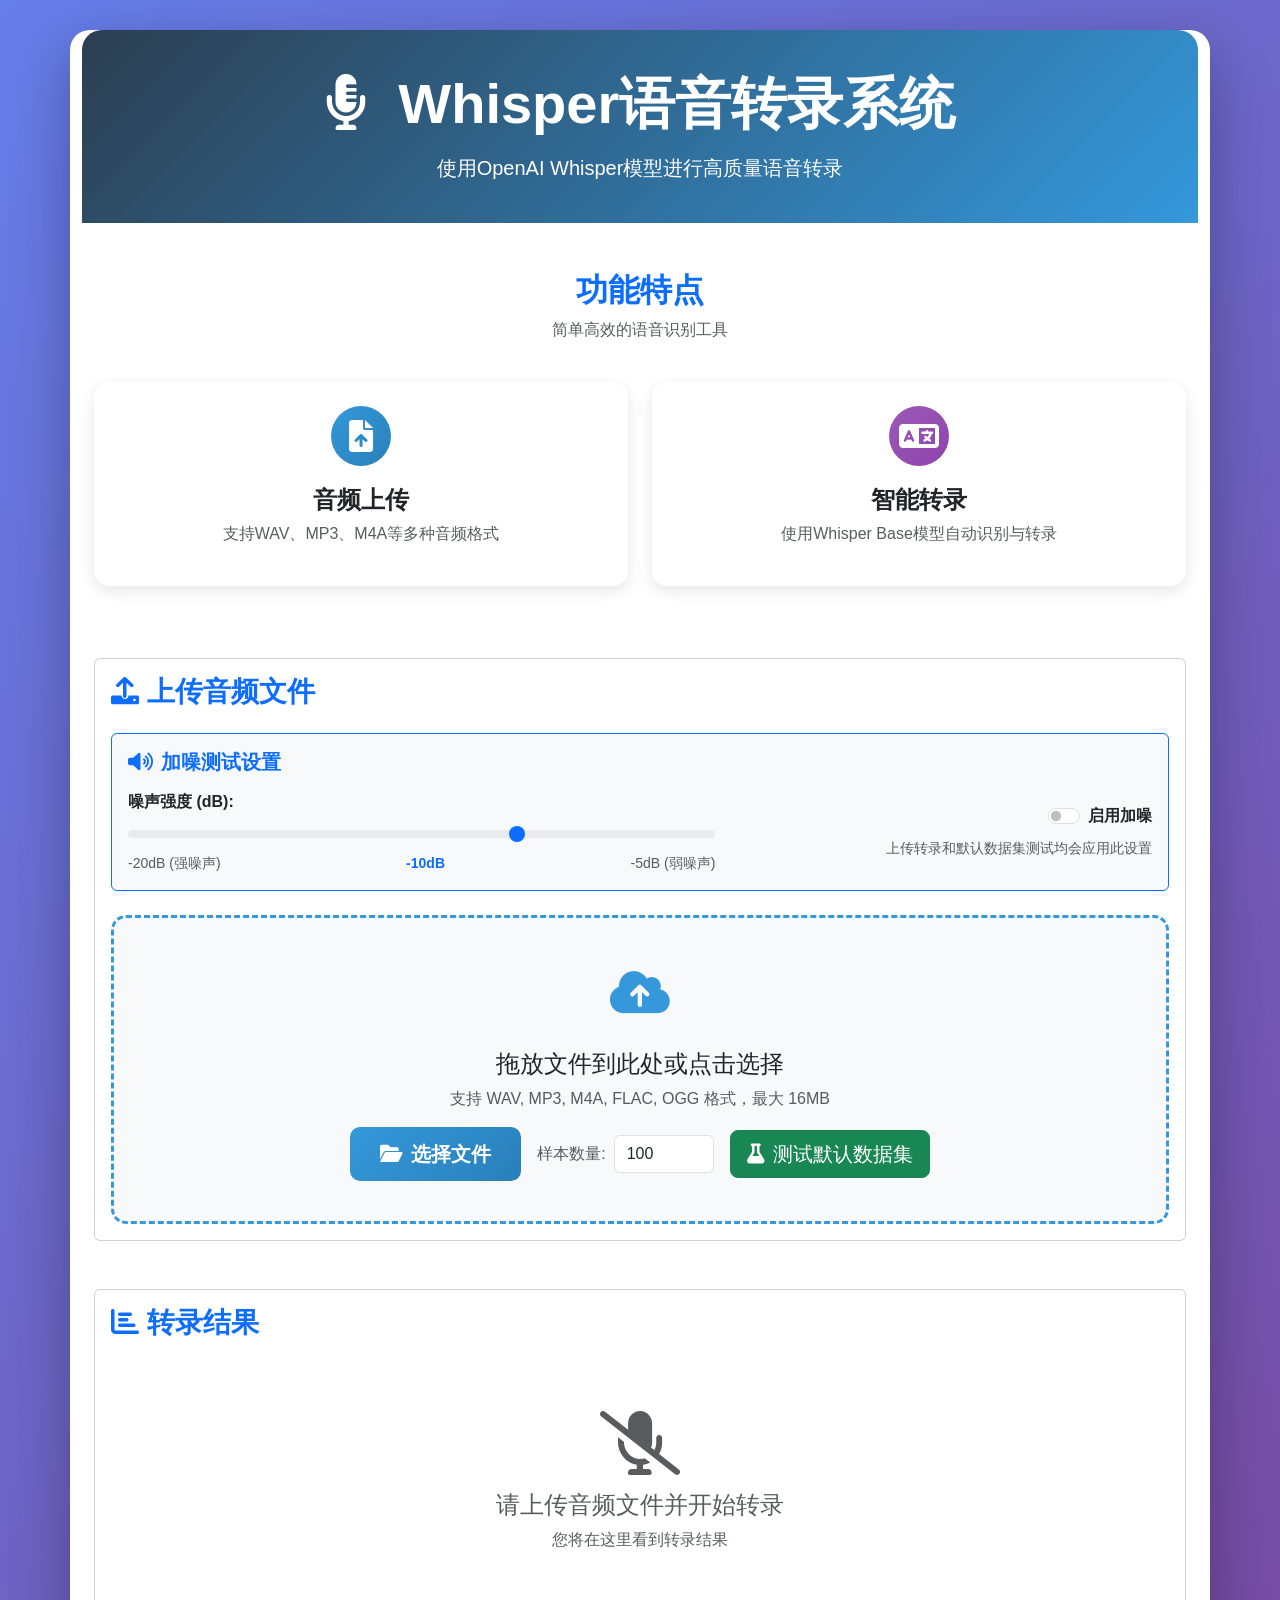
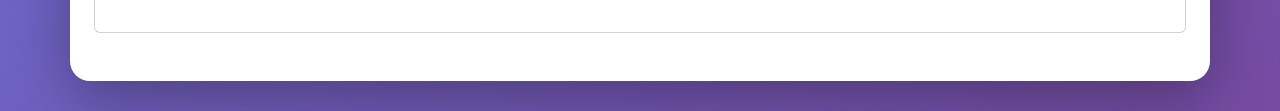
==== whisper-web-app/frontend/templates/index.html @ 3db5a660 "first commit" ====
<!DOCTYPE html>
<html lang="zh-CN">
<head>
    <meta charset="UTF-8">
    <meta name="viewport" content="width=device-width, initial-scale=1.0">
    <title>Whisper语音转录系统</title>
    <link href="https://cdn.jsdelivr.net/npm/bootstrap@5.1.3/dist/css/bootstrap.min.css" rel="stylesheet">
    <link rel="stylesheet" href="https://cdnjs.cloudflare.com/ajax/libs/font-awesome/6.0.0/css/all.min.css">
    <style>
        :root {
            --primary-color: #3498db;
            --secondary-color: #2c3e50;
            --accent-color: #e74c3c;
            --success-color: #2ecc71;
            --light-bg: #f8f9fa;
        }

        body {
            background: linear-gradient(135deg, #667eea 0%, #764ba2 100%);
            min-height: 100vh;
            font-family: 'Segoe UI', Tahoma, Geneva, Verdana, sans-serif;
        }

        .main-container {
            background: white;
            border-radius: 20px;
            box-shadow: 0 20px 60px rgba(0,0,0,0.3);
            margin-top: 30px;
            margin-bottom: 30px;
        }

        .header-section {
            background: linear-gradient(135deg, var(--secondary-color), var(--primary-color));
            color: white;
            padding: 40px 0;
            border-radius: 20px 20px 0 0;
        }

        .feature-card {
            border: none;
            border-radius: 15px;
            box-shadow: 0 5px 15px rgba(0,0,0,0.1);
            transition: all 0.3s ease;
            height: 100%;
        }

        .feature-card:hover {
            transform: translateY(-5px);
            box-shadow: 0 10px 25px rgba(0,0,0,0.2);
        }

        .feature-icon {
            width: 60px;
            height: 60px;
            border-radius: 50%;
            display: flex;
            align-items: center;
            justify-content: center;
            margin: 0 auto 20px;
        }

        .upload-area {
            border: 3px dashed var(--primary-color);
            border-radius: 15px;
            padding: 40px;
            text-align: center;
            cursor: pointer;
            transition: all 0.3s ease;
            background: var(--light-bg);
        }

        .upload-area:hover, .upload-area.dragover {
            background: rgba(52, 152, 219, 0.1);
            border-color: var(--accent-color);
        }

        .upload-icon {
            font-size: 48px;
            color: var(--primary-color);
            margin-bottom: 20px;
        }

        .audio-preview {
            background: #f8f9fa;
            border-radius: 10px;
            padding: 20px;
            margin-top: 20px;
        }

        .result-card {
            background: linear-gradient(135deg, #f5f7fa 0%, #c3cfe2 100%);
            border-radius: 15px;
            padding: 20px;
            margin: 20px 0;
        }

        .btn-primary {
            background: linear-gradient(135deg, var(--primary-color), #2980b9);
            border: none;
            padding: 12px 30px;
            border-radius: 10px;
            font-weight: 600;
        }

        .btn-primary:hover {
            background: linear-gradient(135deg, #2980b9, var(--primary-color));
        }

        .loading-overlay {
            position: fixed;
            top: 0;
            left: 0;
            width: 100%;
            height: 100%;
            background: rgba(0,0,0,0.8);
            display: none;
            justify-content: center;
            align-items: center;
            z-index: 9999;
        }

        .spinner {
            width: 60px;
            height: 60px;
            border: 5px solid #f3f3f3;
            border-top: 5px solid var(--primary-color);
            border-radius: 50%;
            animation: spin 1s linear infinite;
        }

        @keyframes spin {
            0% { transform: rotate(0deg); }
            100% { transform: rotate(360deg); }
        }
        </style>
</head>
<body>
    <div class="loading-overlay" id="loadingOverlay">
        <div class="spinner"></div>
    </div>

    <div class="container main-container">
        <!-- 头部 -->
        <div class="header-section text-center">
            <h1 class="display-4 fw-bold mb-3">
                <i class="fas fa-microphone-alt me-3"></i>
                Whisper语音转录系统
            </h1>
            <p class="lead mb-0">使用OpenAI Whisper模型进行高质量语音转录</p>
        </div>

        <!-- 主要内容 -->
        <div class="container py-5">
            <!-- 功能介绍 -->
            <div class="row mb-5">
                <div class="col-12 text-center mb-4">
                    <h2 class="fw-bold text-primary">功能特点</h2>
                    <p class="text-muted">简单高效的语音识别工具</p>
                </div>

                <div class="col-md-6 mb-4">
                    <div class="feature-card p-4 text-center">
                        <div class="feature-icon" style="background: linear-gradient(135deg, #3498db, #2980b9);">
                            <i class="fas fa-file-upload text-white fa-2x"></i>
                        </div>
                        <h4 class="fw-bold">音频上传</h4>
                        <p class="text-muted">支持WAV、MP3、M4A等多种音频格式</p>
                    </div>
                </div>

                <div class="col-md-6 mb-4">
                    <div class="feature-card p-4 text-center">
                        <div class="feature-icon" style="background: linear-gradient(135deg, #9b59b6, #8e44ad);">
                            <i class="fas fa-language text-white fa-2x"></i>
                        </div>
                        <h4 class="fw-bold">智能转录</h4>
                        <p class="text-muted">使用Whisper Base模型自动识别与转录</p>
                    </div>
                </div>
            </div>

            <!-- 音频上传区 -->
            <div class="row mb-5">
                <div class="col-12">
                    <div class="card">
                        <div class="card-body">
                            <h3 class="card-title fw-bold text-primary mb-4">
                                <i class="fas fa-upload me-2"></i>上传音频文件
                            </h3>

                            <!-- 加噪控制面板 -->
                            <div class="row mb-4">
                                <div class="col-12">
                                    <div class="card bg-light border-primary">
                                        <div class="card-body">
                                            <h5 class="card-title fw-bold text-primary mb-3">
                                                <i class="fas fa-volume-up me-2"></i>加噪测试设置
                                            </h5>
                                            <div class="row align-items-center">
                                                <div class="col-md-7">
                                                    <label for="noiseLevel" class="form-label fw-bold">噪声强度 (dB):</label>
                                                    <input type="range" class="form-range" id="noiseLevel"
                                                           min="-20" max="-5" step="1" value="-10"
                                                           oninput="updateNoiseLabel(this.value)">
                                                    <div class="d-flex justify-content-between">
                                                        <small class="text-muted">-20dB (强噪声)</small>
                                                        <small class="fw-bold text-primary" id="noiseLabel">-10dB</small>
                                                        <small class="text-muted">-5dB (弱噪声)</small>
                                                    </div>
                                                </div>
                                                <div class="col-md-5 text-end">
                                                    <div class="form-check form-switch d-inline-block">
                                                        <input class="form-check-input" type="checkbox" id="enableNoise">
                                                        <label class="form-check-label fw-bold" for="enableNoise">启用加噪</label>
                                                    </div>
                                                    <p class="text-muted small mb-0 mt-2">上传转录和默认数据集测试均会应用此设置</p>
                                                </div>
                                            </div>
                                        </div>
                                    </div>
                                </div>
                            </div>

                            <div class="upload-area" id="uploadArea">
                                <div class="upload-icon">
                                    <i class="fas fa-cloud-upload-alt"></i>
                                </div>
                                <h4>拖放文件到此处或点击选择</h4>
                                <p class="text-muted mb-3">支持 WAV, MP3, M4A, FLAC, OGG 格式，最大 16MB</p>
                                <div class="d-flex gap-3 justify-content-center flex-wrap align-items-center">
                                    <button class="btn btn-primary btn-lg" id="selectFileBtn" type="button">
                                        <i class="fas fa-folder-open me-2"></i>选择文件
                                    </button>
                                    <div class="d-flex align-items-center gap-2">
                                        <label for="sampleCount" class="text-muted mb-0">样本数量:</label>
                                        <input type="number" id="sampleCount" class="form-control"
                                               style="width: 100px;" value="100" min="1" max="500">
                                    </div>
                                    <button class="btn btn-success btn-lg" type="button" onclick="testDefaultDataset()">
                                        <i class="fas fa-flask me-2"></i>测试默认数据集
                                    </button>
                                </div>
                                <input type="file" id="fileInput" class="d-none" accept=".wav,.mp3,.m4a,.flac,.ogg">
                            </div>

                            <div id="fileInfo" class="audio-preview" style="display: none;">
                                <div class="d-flex justify-content-between align-items-center">
                                    <div>
                                        <h5 id="fileName" class="mb-1"></h5>
                                        <p id="fileSize" class="text-muted mb-0"></p>
                                    </div>
                                    <div>
                                        <button class="btn btn-success me-2" onclick="transcribeAudio()">
                                            <i class="fas fa-play me-2"></i>开始转录
                                        </button>
                                        <button class="btn btn-danger" onclick="clearFile()">
                                            <i class="fas fa-times me-2"></i>清除
                                        </button>
                                    </div>
                                </div>
                                <audio id="audioPlayer" class="w-100 mt-3" controls style="display: none;"></audio>
                            </div>
                        </div>
                    </div>
                </div>
            </div>

            <!-- 结果展示区 -->
            <div class="row">
                <div class="col-12">
                    <div class="card">
                        <div class="card-body">
                            <h3 class="card-title fw-bold text-primary mb-4">
                                <i class="fas fa-chart-bar me-2"></i>转录结果
                            </h3>

                            <div id="transcriptionResult" class="result-card" style="display: none;">
                                <h5 class="fw-bold text-primary mb-3">转录结果</h5>
                                <div class="d-flex justify-content-between mb-3">
                                    <span class="badge bg-primary" id="languageBadge">语言: 检测中...</span>
                                    <span class="badge bg-success" id="durationBadge">时长: 计算中...</span>
                                </div>
                                <div class="transcription-text p-3 bg-white rounded mb-3" id="transcriptionText">
                                    转录结果将显示在这里...
                                </div>
                                <button class="btn btn-outline-primary" onclick="copyTranscription()">
                                    <i class="fas fa-copy me-2"></i>复制文本
                                </button>
                            </div>

                            <div id="noResultMessage" class="text-center py-5">
                                <i class="fas fa-microphone-slash fa-4x text-muted mb-3"></i>
                                <h4 class="text-muted">请上传音频文件并开始转录</h4>
                                <p class="text-muted">您将在这里看到转录结果</p>
                            </div>
                        </div>
                    </div>
                </div>
            </div>
        </div>
    </div>

    <script src="https://cdn.jsdelivr.net/npm/bootstrap@5.1.3/dist/js/bootstrap.bundle.min.js"></script>
    <script>
        // 全局变量
        let currentFile = null;
        let transcriptionData = null;

        // 页面加载完成后执行
        document.addEventListener('DOMContentLoaded', function() {
            setupDragAndDrop();
            setupFileInput();
        });

        // 设置文件输入事件监听
        function setupFileInput() {
            const fileInput = document.getElementById('fileInput');
            const selectBtn = document.getElementById('selectFileBtn');

            // 按钮点击触发文件选择
            selectBtn.addEventListener('click', function(e) {
                e.preventDefault();
                e.stopPropagation();
                fileInput.click();
            });

            // 文件选择后处理
            fileInput.addEventListener('change', function(event) {
                const file = event.target.files[0];
                handleFile(file);
            });
        }

        // 设置拖放功能
        function setupDragAndDrop() {
            const uploadArea = document.getElementById('uploadArea');

            uploadArea.addEventListener('dragover', (e) => {
                e.preventDefault();
                uploadArea.classList.add('dragover');
            });

            uploadArea.addEventListener('dragleave', () => {
                uploadArea.classList.remove('dragover');
            });

            uploadArea.addEventListener('drop', (e) => {
                e.preventDefault();
                uploadArea.classList.remove('dragover');

                if (e.dataTransfer.files.length) {
                    const file = e.dataTransfer.files[0];
                    handleFile(file);
                }
            });
        }

        // 处理文件
        function handleFile(file) {
            if (!file) return;

            // 检查文件类型
            const allowedTypes = ['audio/wav', 'audio/mpeg', 'audio/mp3', 'audio/m4a', 'audio/flac', 'audio/ogg'];
            if (!allowedTypes.includes(file.type) && !file.name.match(/\.(wav|mp3|m4a|flac|ogg)$/i)) {
                alert('请选择音频文件 (WAV, MP3, M4A, FLAC, OGG)');
                return;
            }

            // 检查文件大小
            if (file.size > 16 * 1024 * 1024) {
                alert('文件大小不能超过16MB');
                return;
            }

            currentFile = file;

            // 显示文件信息
            document.getElementById('fileName').textContent = file.name;
            document.getElementById('fileSize').textContent = formatFileSize(file.size);
            document.getElementById('fileInfo').style.display = 'block';
            document.getElementById('noResultMessage').style.display = 'none';

            // 显示音频播放器
            const audioPlayer = document.getElementById('audioPlayer');
            audioPlayer.src = URL.createObjectURL(file);
            audioPlayer.style.display = 'block';
        }

        // 格式化文件大小
        function formatFileSize(bytes) {
            if (bytes === 0) return '0 Bytes';
            const k = 1024;
            const sizes = ['Bytes', 'KB', 'MB', 'GB'];
            const i = Math.floor(Math.log(bytes) / Math.log(k));
            return parseFloat((bytes / Math.pow(k, i)).toFixed(2)) + ' ' + sizes[i];
        }

        // 清除文件
        function clearFile() {
            currentFile = null;
            document.getElementById('fileInput').value = '';
            document.getElementById('fileInfo').style.display = 'none';
            document.getElementById('audioPlayer').style.display = 'none';
            document.getElementById('noResultMessage').style.display = 'block';
            document.getElementById('transcriptionResult').style.display = 'none';
        }

        // 显示加载动画
        function showLoading() {
            document.getElementById('loadingOverlay').style.display = 'flex';
        }

        // 隐藏加载动画
        function hideLoading() {
            document.getElementById('loadingOverlay').style.display = 'none';
        }

        // 测试默认数据集
        function testDefaultDataset() {
            showLoading();

            const maxSamples = parseInt(document.getElementById('sampleCount').value) || 100;

            // 获取加噪参数
            const enableNoise = document.getElementById('enableNoise').checked;
            const noiseLevel = enableNoise ? parseInt(document.getElementById('noiseLevel').value) : null;

            fetch('/test-dataset', {
                method: 'POST',
                headers: {
                    'Content-Type': 'application/json',
                },
                body: JSON.stringify({
                    max_samples: maxSamples,
                    enable_noise: enableNoise,
                    noise_level: noiseLevel
                })
            })
            .then(response => response.json())
            .then(data => {
                hideLoading();

                if (data.error) {
                    alert('测试失败: ' + data.error);
                    return;
                }

                window.location.href = `/results?file=${data.results_file}`;
            })
            .catch(error => {
                hideLoading();
                console.error('Error:', error);
                alert('发生错误: ' + error.message);
            });
        }

        // 更新噪声标签

        // 转录音频（支持加噪）
        function transcribeAudio() {
            if (!currentFile) {
                alert('请先选择音频文件');
                return;
            }

            showLoading();

            const formData = new FormData();
            formData.append('audio_file', currentFile);

            // 添加加噪参数
            const enableNoise = document.getElementById('enableNoise').checked;
            if (enableNoise) {
                const noiseLevel = document.getElementById('noiseLevel').value;
                formData.append('noise_level', noiseLevel);
            }

            fetch('/upload', {
                method: 'POST',
                body: formData
            })
            .then(response => response.json())
            .then(data => {
                if (data.error) {
                    hideLoading();
                    alert('上传失败: ' + data.error);
                    return;
                }

                return fetch('/transcribe', {
                    method: 'POST',
                    headers: {
                        'Content-Type': 'application/json',
                    },
                    body: JSON.stringify({
                        filepath: data.filepath
                    })
                });
            })
            .then(response => response.json())
            .then(data => {
                hideLoading();

                if (data.error) {
                    alert('转录失败: ' + data.error);
                    return;
                }

                transcriptionData = data.transcription;
                displayTranscriptionResult();
            })
            .catch(error => {
                hideLoading();
                console.error('Error:', error);
                alert('发生错误: ' + error.message);
            });
        }

        // 显示转录结果
        function displayTranscriptionResult() {
            document.getElementById('transcriptionResult').style.display = 'block';
            document.getElementById('noResultMessage').style.display = 'none';

            document.getElementById('transcriptionText').textContent = transcriptionData.text;
            document.getElementById('languageBadge').textContent = '语言: ' + (transcriptionData.language || '未知');
            document.getElementById('durationBadge').textContent = '时长: ' + Math.round(transcriptionData.duration) + '秒';
        }

        // 复制转录文本
        function copyTranscription() {
            if (!transcriptionData) return;

            navigator.clipboard.writeText(transcriptionData.text)
                .then(() => {
                    alert('转录文本已复制到剪贴板');
                })
                .catch(err => {
                    console.error('复制失败: ', err);
                });
        }
    </script>
</body>
</html>
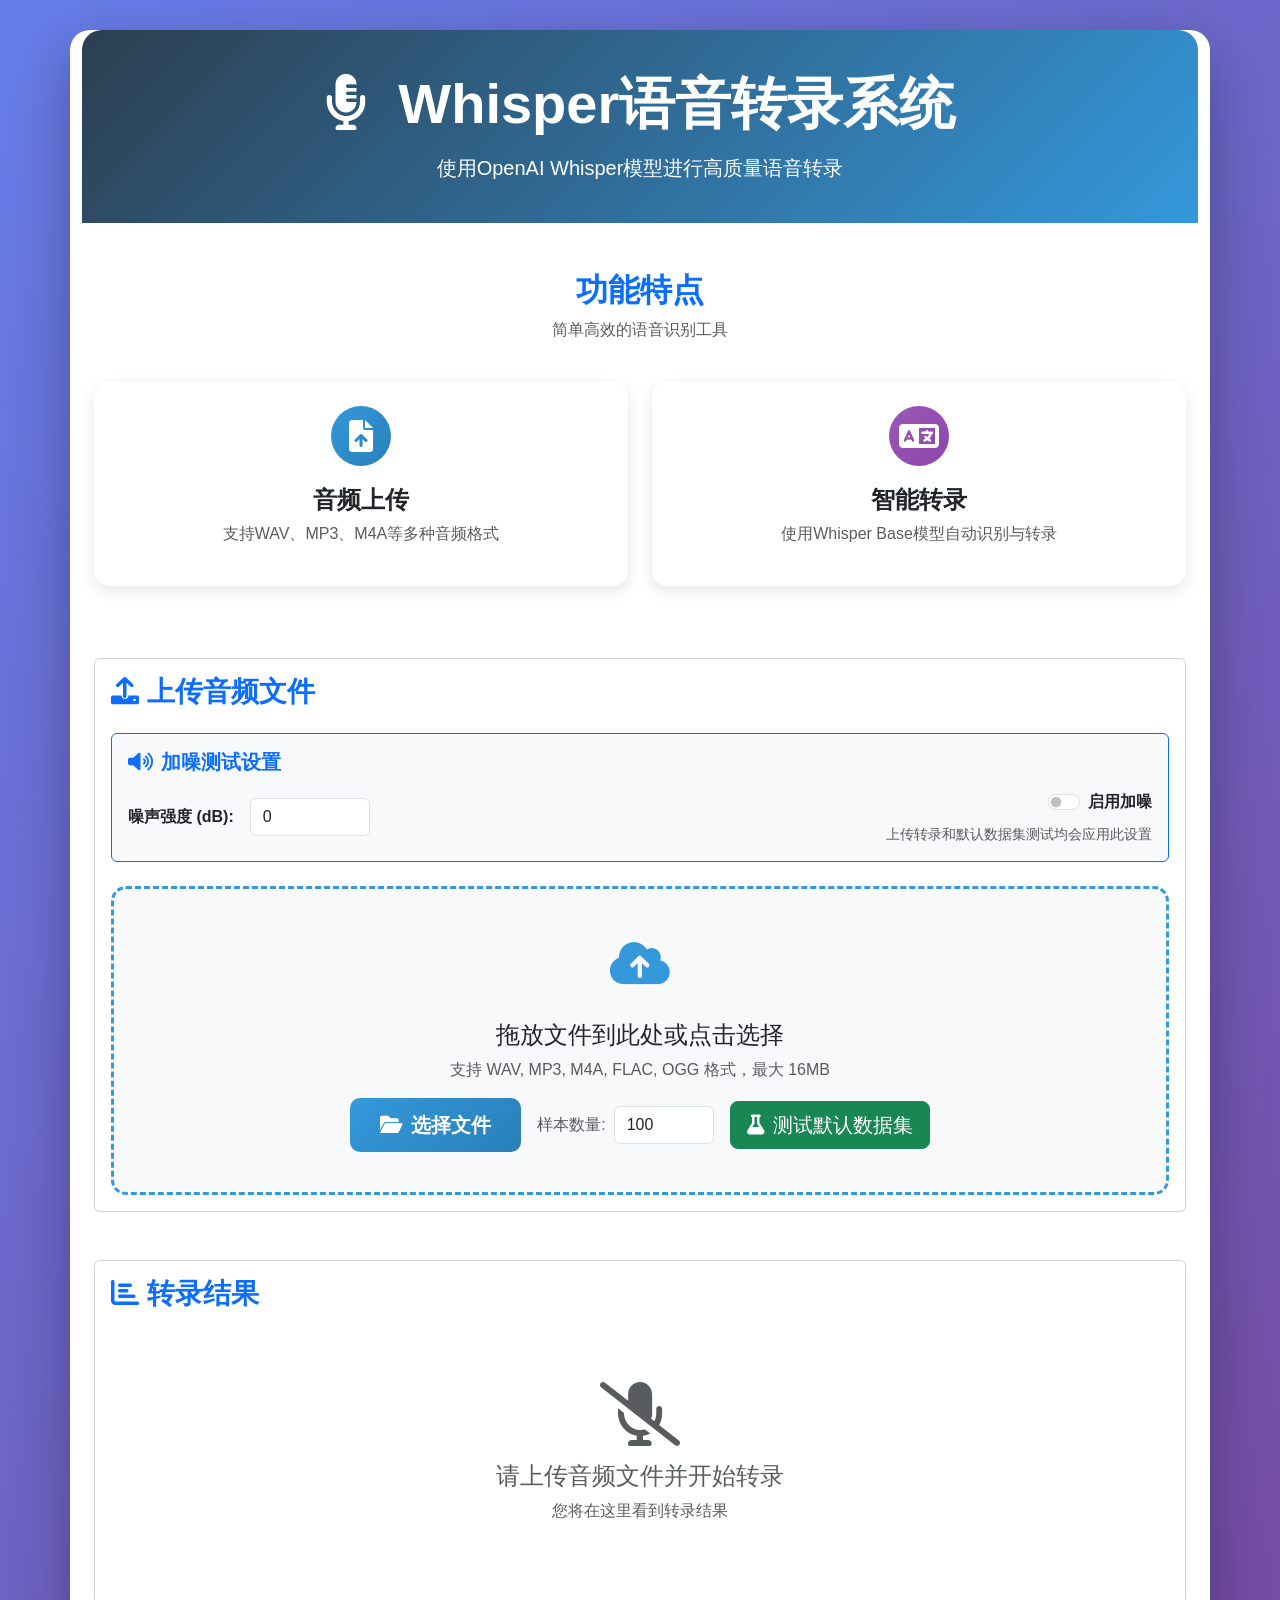
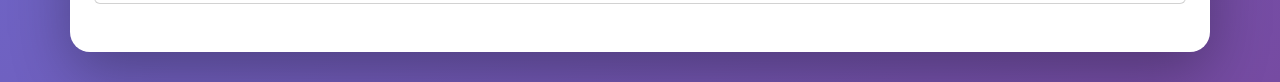
==== commit 28c4d714: "完善加噪" ====
--- a/whisper-web-app/frontend/templates/index.html
+++ b/whisper-web-app/frontend/templates/index.html
@@ -196,19 +196,15 @@
                                             <h5 class="card-title fw-bold text-primary mb-3">
                                                 <i class="fas fa-volume-up me-2"></i>加噪测试设置
                                             </h5>
-                                            <div class="row align-items-center">
-                                                <div class="col-md-7">
-                                                    <label for="noiseLevel" class="form-label fw-bold">噪声强度 (dB):</label>
-                                                    <input type="range" class="form-range" id="noiseLevel"
-                                                           min="-20" max="-5" step="1" value="-10"
-                                                           oninput="updateNoiseLabel(this.value)">
-                                                    <div class="d-flex justify-content-between">
-                                                        <small class="text-muted">-20dB (强噪声)</small>
-                                                        <small class="fw-bold text-primary" id="noiseLabel">-10dB</small>
-                                                        <small class="text-muted">-5dB (弱噪声)</small>
+                                             <div class="row align-items-center">
+                                                <div class="col-md-8">
+                                                    <div class="d-flex align-items-center gap-3">
+                                                        <label for="noiseLevel" class="form-label fw-bold mb-0">噪声强度 (dB):</label>
+                                                        <input type="number" class="form-control" id="noiseLevel"
+                                                               value="0" step="1"                                                               style="width: 120px;">
                                                     </div>
                                                 </div>
-                                                <div class="col-md-5 text-end">
+                                                <div class="col-md-4 text-end">
                                                     <div class="form-check form-switch d-inline-block">
                                                         <input class="form-check-input" type="checkbox" id="enableNoise">
                                                         <label class="form-check-label fw-bold" for="enableNoise">启用加噪</label>
@@ -216,6 +212,7 @@
                                                     <p class="text-muted small mb-0 mt-2">上传转录和默认数据集测试均会应用此设置</p>
                                                 </div>
                                             </div>
+
                                         </div>
                                     </div>
                                 </div>
@@ -454,8 +451,6 @@
             });
         }
 
-        // 更新噪声标签
-
         // 转录音频（支持加噪）
         function transcribeAudio() {
             if (!currentFile) {
